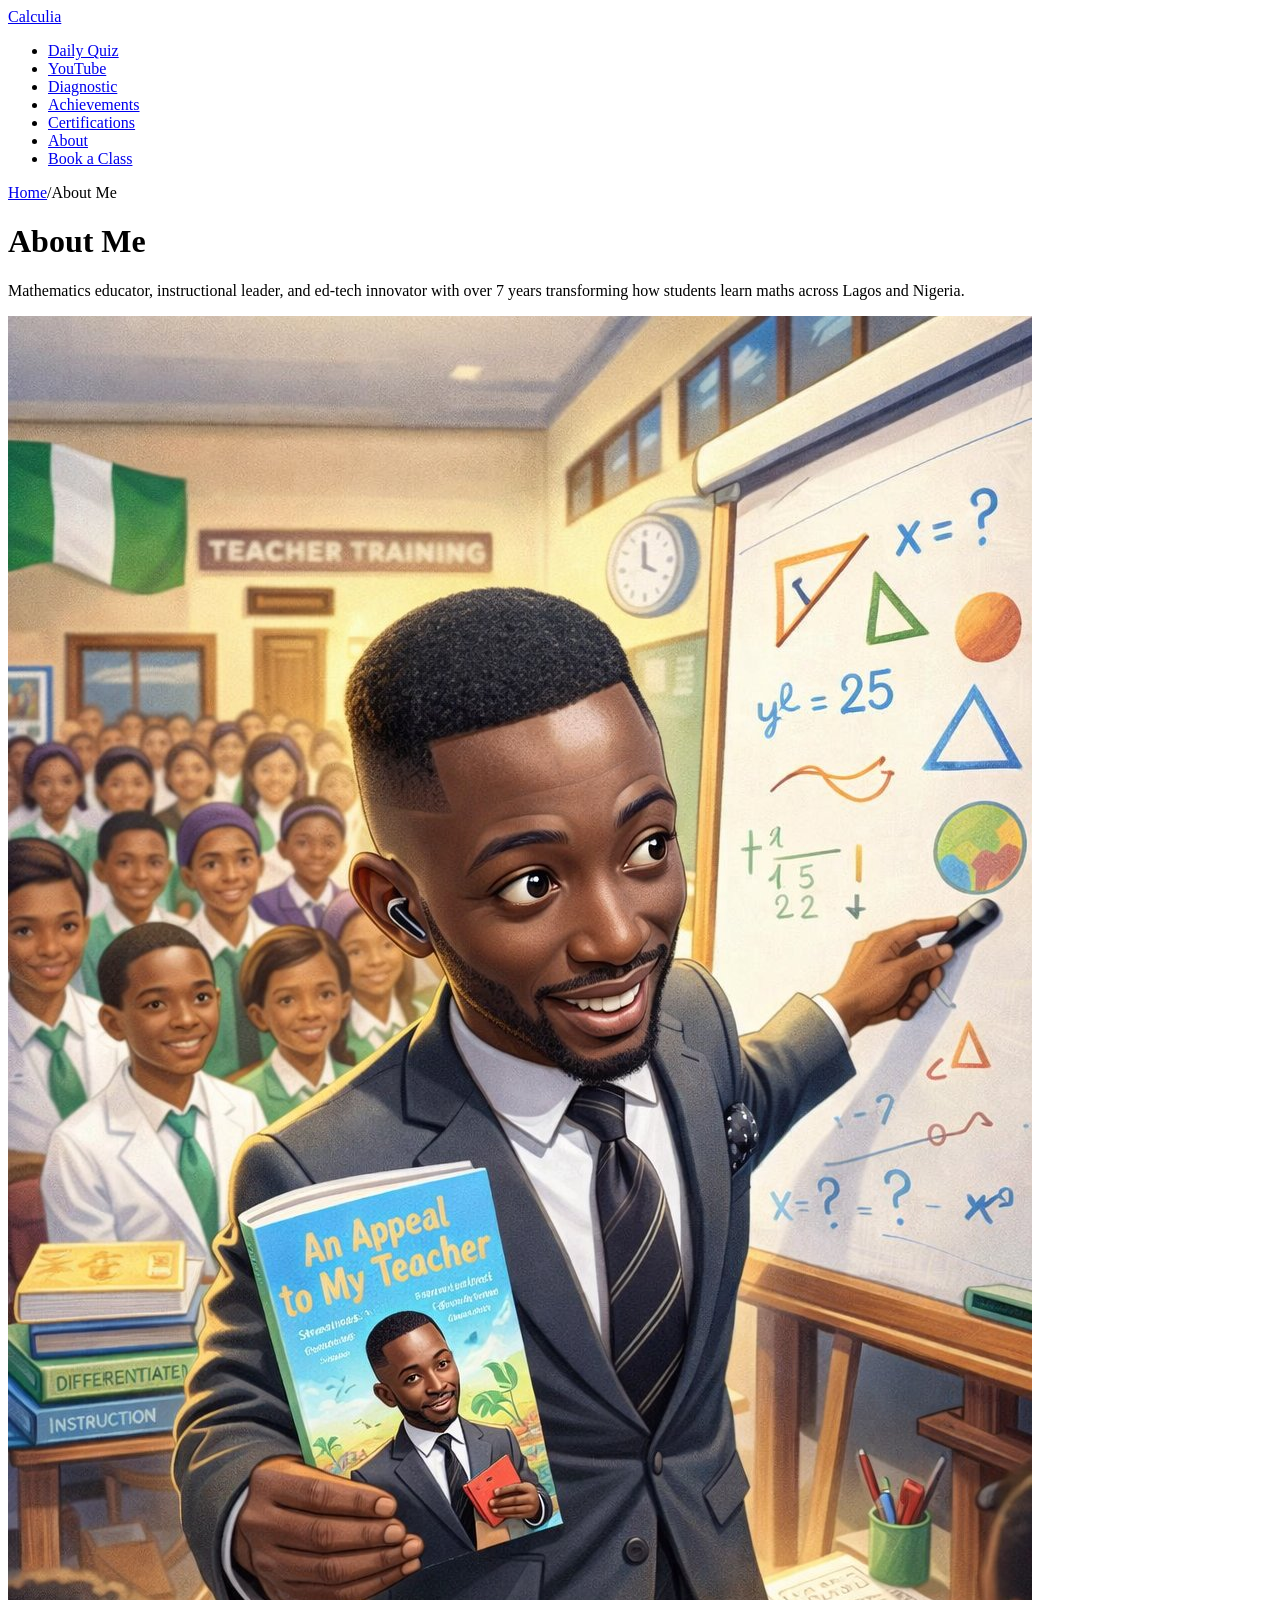
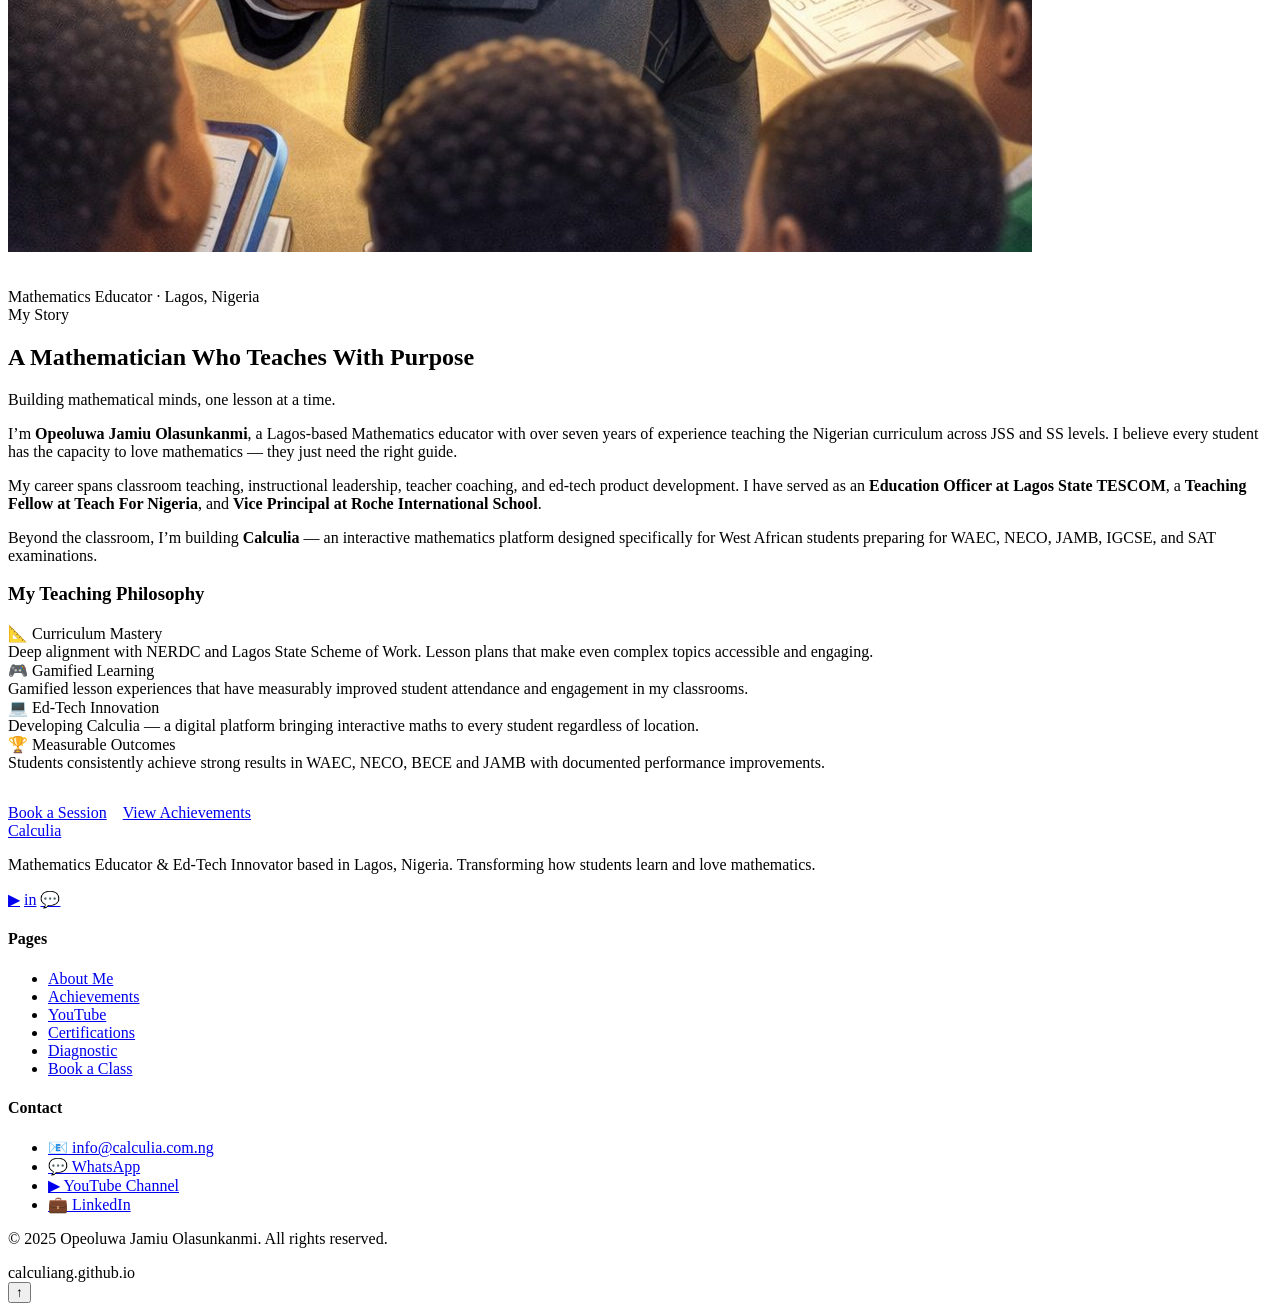
==== about.html @ 30c364bc "Update about.html" ====
<!DOCTYPE html>
<html lang="en">
<head>
<meta charset="UTF-8">
<meta name="viewport" content="width=device-width, initial-scale=1.0">
<title>About Me | Calculia &mdash; Opeoluwa Jamiu</title>
<meta name="description" content="Learn about Opeoluwa Jamiu — Lagos Mathematics Educator, TFN Fellow, Vice Principal, and Calculia Founder.">
<meta name="author" content="Opeoluwa Jamiu Olasunkanmi">
<meta property="og:type" content="website">
<meta property="og:url" content="https://calculiang.github.io/about.html">
<meta property="og:title" content="About Me | Calculia">
<meta property="og:description" content="Learn about Opeoluwa Jamiu — Lagos Mathematics Educator, TFN Fellow, Vice Principal, and Calculia Founder.">
<meta name="theme-color" content="#0a1628">
<link rel="icon" href="data:image/svg+xml,<svg xmlns='http://www.w3.org/2000/svg' viewBox='0 0 100 100'><rect width='100' height='100' rx='12' fill='%230a1628'/><text y='72' x='50' text-anchor='middle' font-size='60' font-family='serif' fill='%23c9a84c'>&#x2211;</text></svg>">
<link rel="stylesheet" href="style.css">
</head>
<body>
<div class="cursor" id="cursor"></div>
<div class="cursor-ring" id="cursorRing"></div>
<!-- NAV -->
<nav>
  <a href="index.html" class="nav-logo">Calculia</a>
  <ul class="nav-links" id="navLinks">
    <li><a href="daily-quiz.html">Daily Quiz</a></li>
    <li><a href="youtube.html">YouTube</a></li>
    <li><a href="diagnostic.html">Diagnostic</a></li>
    <li><a href="achievements.html">Achievements</a></li> 
    <li><a href="certifications.html" class='active'>Certifications</a></li>
    <li><a href="about.html">About</a></li>
    <li><a href="booking.html" class='nav-cta'>Book a Class</a></li>
  </ul>
  <div class="hamburger" onclick="toggleNav()"><span></span><span></span><span></span></div>
</nav>
<div class="page-banner">
  <div class="page-banner-grid"></div>
  <div class="page-banner-inner">
    <div class="breadcrumb"><a href="index.html">Home</a><span>/</span><span>About Me</span></div>
    <h1>About Me</h1>
    <p>Mathematics educator, instructional leader, and ed-tech innovator with over 7 years transforming how students learn maths across Lagos and Nigeria.</p>
  </div>
</div>

<section style="background:var(--navy);">
  <div class="about-grid">
    <div class="reveal">
      <img src="[data-uri]" alt="Opeoluwa Jamiu Olasunkanmi" class="about-photo">
      <div class="about-photo-badge" style="margin-top:2rem;position:relative;bottom:auto;left:auto;transform:none;display:inline-block;">
        <span>Mathematics Educator &middot; Lagos, Nigeria</span>
      </div>
    </div>
    <div class="about-text reveal rd1">
      <div class="section-label">My Story</div>
      <h2>A Mathematician Who Teaches With Purpose</h2>
      <p class="section-sub">Building mathematical minds, one lesson at a time.</p>
      <p>I&rsquo;m <strong>Opeoluwa Jamiu Olasunkanmi</strong>, a Lagos-based Mathematics educator with over seven years of experience teaching the Nigerian curriculum across JSS and SS levels. I believe every student has the capacity to love mathematics &mdash; they just need the right guide.</p>
      <p>My career spans classroom teaching, instructional leadership, teacher coaching, and ed-tech product development. I have served as an <strong>Education Officer at Lagos State TESCOM</strong>, a <strong>Teaching Fellow at Teach For Nigeria</strong>, and <strong>Vice Principal at Roche International School</strong>.</p>
      <p>Beyond the classroom, I&rsquo;m building <strong>Calculia</strong> &mdash; an interactive mathematics platform designed specifically for West African students preparing for WAEC, NECO, JAMB, IGCSE, and SAT examinations.</p>
      <h3>My Teaching Philosophy</h3>
      <div class="pillars">
        <div class="pillar"><div class="pillar-title">&#x1F4D0; Curriculum Mastery</div><div class="pillar-text">Deep alignment with NERDC and Lagos State Scheme of Work. Lesson plans that make even complex topics accessible and engaging.</div></div>
        <div class="pillar"><div class="pillar-title">&#x1F3AE; Gamified Learning</div><div class="pillar-text">Gamified lesson experiences that have measurably improved student attendance and engagement in my classrooms.</div></div>
        <div class="pillar"><div class="pillar-title">&#x1F4BB; Ed-Tech Innovation</div><div class="pillar-text">Developing Calculia &mdash; a digital platform bringing interactive maths to every student regardless of location.</div></div>
        <div class="pillar"><div class="pillar-title">&#x1F3C6; Measurable Outcomes</div><div class="pillar-text">Students consistently achieve strong results in WAEC, NECO, BECE and JAMB with documented performance improvements.</div></div>
      </div>
      <div style="margin-top:2rem;display:flex;gap:1rem;flex-wrap:wrap;">
        <a href="booking.html" class="btn-gold">Book a Session</a>
        <a href="achievements.html" class="btn-outline">View Achievements</a>
      </div>
    </div>
  </div>
</section>

<!-- FOOTER -->
<footer>
  <div class="footer-grid">
    <div class="footer-brand">
      <a href="index.html" class="logo">Calculia</a>
      <p>Mathematics Educator &amp; Ed-Tech Innovator based in Lagos, Nigeria. Transforming how students learn and love mathematics.</p>
      <div class="social-links">
        <a href="https://www.youtube.com/channel/UCdj-SJ9aTm0fqCdhB6cHcyw" target="_blank" class="social-link" title="YouTube">&#x25B6;</a>
        <a href="https://www.linkedin.com/in/opeoluwajamiu" target="_blank" class="social-link" title="LinkedIn">in</a>
        <a href="https://wa.me/+2348061128624" target="_blank" class="social-link" title="WhatsApp">&#x1F4AC;</a>
      </div>
    </div>
    <div class="footer-col">
      <h4>Pages</h4>
      <ul>
        <li><a href="about.html">About Me</a></li>
        <li><a href="achievements.html">Achievements</a></li>
        <li><a href="youtube.html">YouTube</a></li>
        <li><a href="certifications.html">Certifications</a></li>
        <li><a href="diagnostic.html">Diagnostic</a></li>
        <li><a href="booking.html">Book a Class</a></li>
      </ul>
    </div>
    <div class="footer-col">
      <h4>Contact</h4>
      <ul>
        <li><a href="mailto:info@calculia.com.ng">&#x1F4E7; info@calculia.com.ng</a></li>
        <li><a href="https://wa.me/+2348061128624" target="_blank">&#x1F4AC; WhatsApp</a></li>
        <li><a href="https://www.youtube.com/channel/UCdj-SJ9aTm0fqCdhB6cHcyw" target="_blank">&#x25B6; YouTube Channel</a></li>
        <li><a href="https://www.linkedin.com/in/opeoluwajamiu" target="_blank">&#x1F4BC; LinkedIn</a></li>
      </ul>
    </div>
  </div>
  <div class="footer-bottom">
    <p>&copy; 2025 Opeoluwa Jamiu Olasunkanmi. All rights reserved.</p>
    <span>calculiang.github.io</span>
  </div>
</footer>
<button id="scrollTop" onclick="window.scrollTo({top:0,behavior:'smooth'})" title="Back to top">&#x2191;</button>
<script>
const cur=document.getElementById('cursor'),ring=document.getElementById('cursorRing');
document.addEventListener('mousemove',e=>{
  cur.style.left=e.clientX+'px';cur.style.top=e.clientY+'px';
  setTimeout(()=>{ring.style.left=e.clientX+'px';ring.style.top=e.clientY+'px'},60);
});
document.querySelectorAll('a,button,.ach-card,.cert-card,.proj-card,.home-nav-card,.yt-playlist-card,.pillar').forEach(el=>{
  el.addEventListener('mouseenter',()=>{ring.style.width='52px';ring.style.height='52px';ring.style.opacity='.9'});
  el.addEventListener('mouseleave',()=>{ring.style.width='36px';ring.style.height='36px';ring.style.opacity='.5'});
});
const obs=new IntersectionObserver(entries=>entries.forEach(e=>{if(e.isIntersecting)e.target.classList.add('visible')}),{threshold:.1});
document.querySelectorAll('.reveal').forEach(el=>obs.observe(el));
window.addEventListener('scroll',()=>{
  const b=document.getElementById('scrollTop');
  b.style.opacity=window.scrollY>400?'1':'0';
  b.style.pointerEvents=window.scrollY>400?'auto':'none';
});
function toggleNav(){
  const nl=document.getElementById('navLinks');
  if(nl.style.display==='flex'){nl.style.cssText=''}
  else{nl.style.cssText='display:flex!important;flex-direction:column;position:fixed;top:62px;left:0;right:0;background:rgba(10,22,40,.98);padding:2rem;gap:1.5rem;border-bottom:1px solid rgba(201,168,76,.2);z-index:99;backdrop-filter:blur(12px)';
  nl.querySelectorAll('a').forEach(a=>{a.style.fontSize='1rem';a.addEventListener('click',()=>{nl.style.cssText=''})});}
}
</script>
</body>
</html>
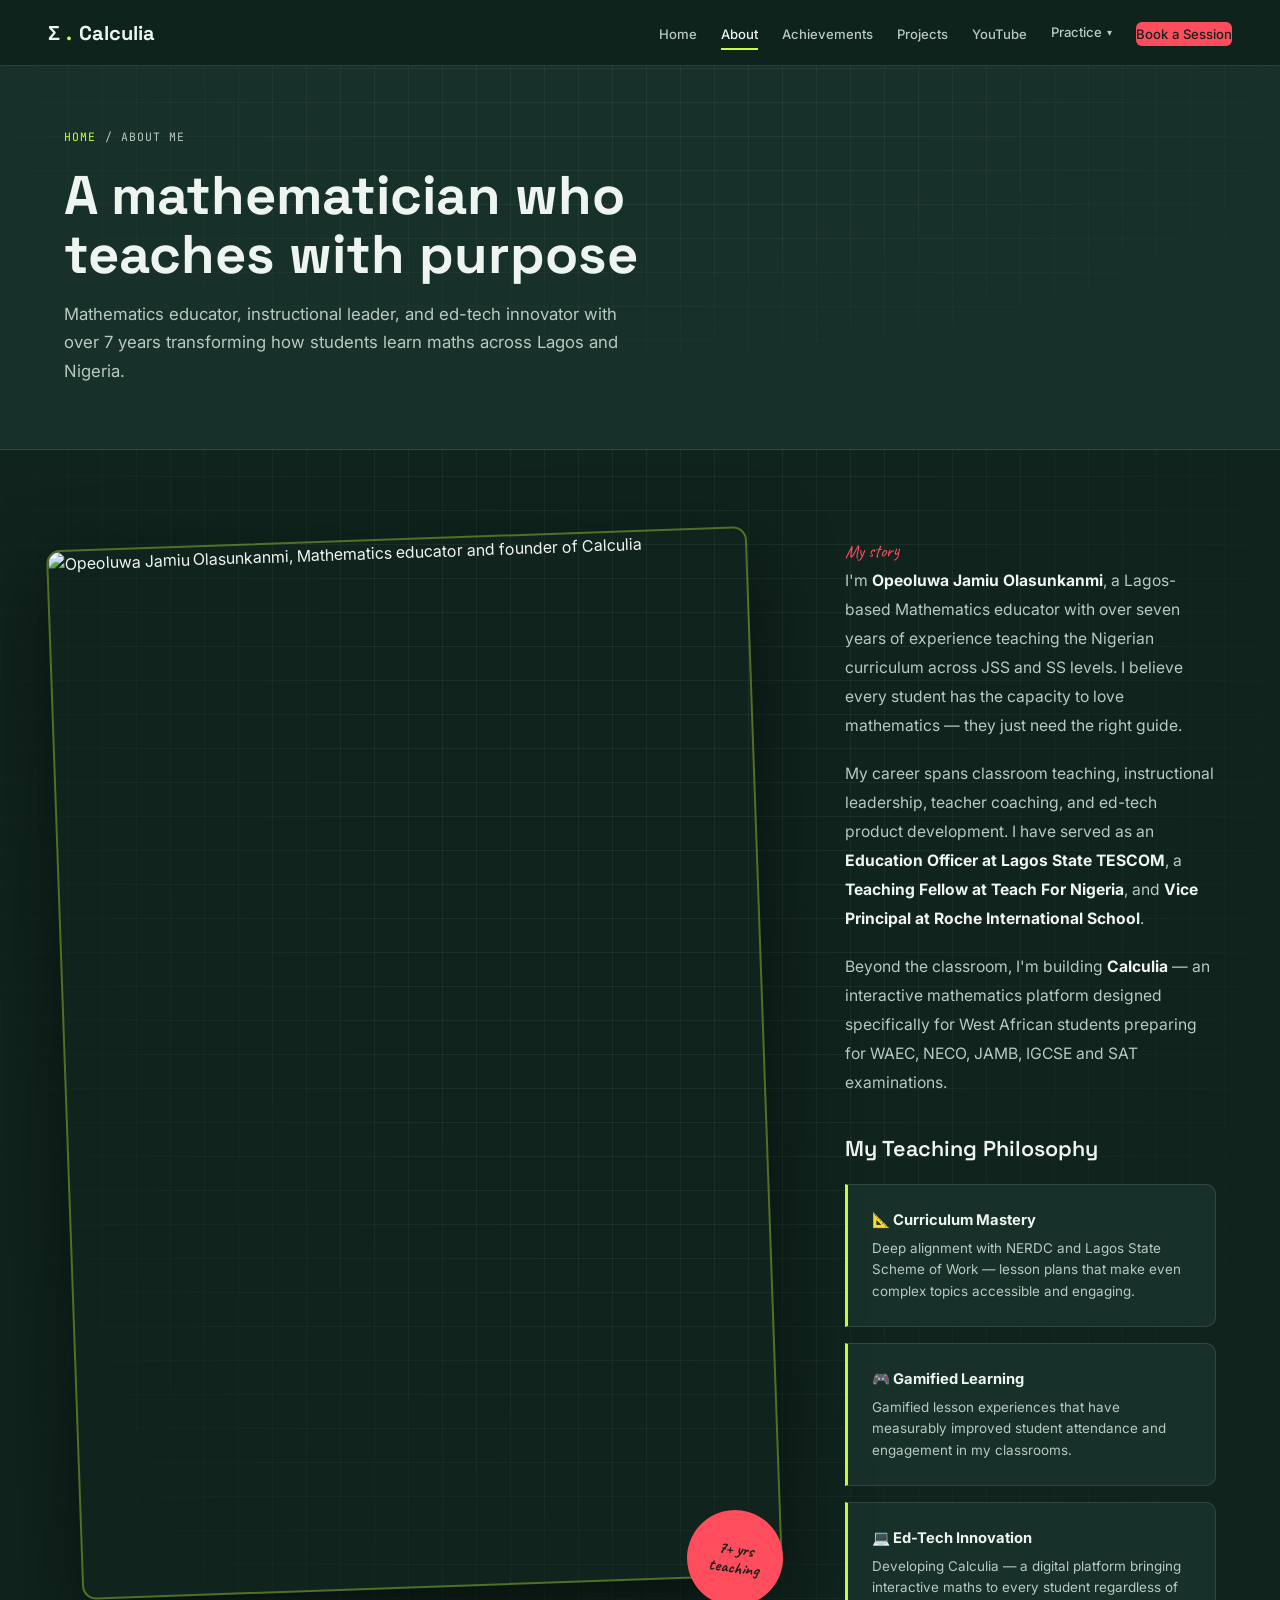
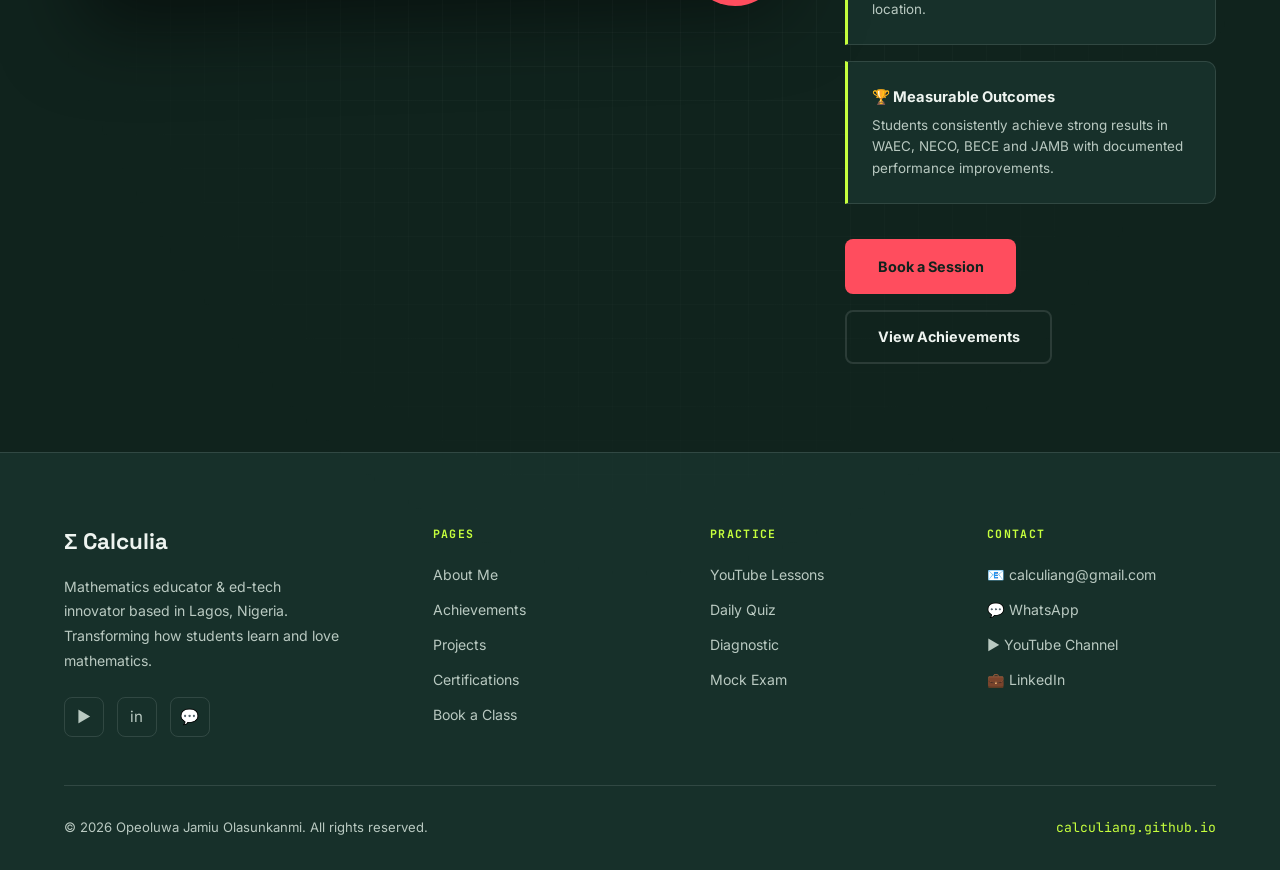
==== commit 9386fdf1: "Add files via upload" ====
--- a/about.html
+++ b/about.html
@@ -3,83 +3,104 @@
 <head>
 <meta charset="UTF-8">
 <meta name="viewport" content="width=device-width, initial-scale=1.0">
-<title>About Me | Calculia &mdash; Opeoluwa Jamiu</title>
-<meta name="description" content="Learn about Opeoluwa Jamiu — Lagos Mathematics Educator, TFN Fellow, Vice Principal, and Calculia Founder.">
-<meta name="author" content="Opeoluwa Jamiu Olasunkanmi">
-<meta property="og:type" content="website">
-<meta property="og:url" content="https://calculiang.github.io/about.html">
-<meta property="og:title" content="About Me | Calculia">
-<meta property="og:description" content="Learn about Opeoluwa Jamiu — Lagos Mathematics Educator, TFN Fellow, Vice Principal, and Calculia Founder.">
-<meta name="theme-color" content="#0a1628">
-<link rel="icon" href="data:image/svg+xml,<svg xmlns='http://www.w3.org/2000/svg' viewBox='0 0 100 100'><rect width='100' height='100' rx='12' fill='%230a1628'/><text y='72' x='50' text-anchor='middle' font-size='60' font-family='serif' fill='%23c9a84c'>&#x2211;</text></svg>">
+<title>About Me | Calculia — Opeoluwa Jamiu</title>
+<meta name="description" content="Meet Opeoluwa Jamiu Olasunkanmi — a Lagos-based Mathematics educator with 7+ years teaching the Nigerian curriculum, and founder of Calculia.">
+<link rel="canonical" href="https://calculiang.github.io/about.html">
 <link rel="stylesheet" href="style.css">
 </head>
-<body>
-<div class="cursor" id="cursor"></div>
-<div class="cursor-ring" id="cursorRing"></div>
-<!-- NAV -->
+<body class="grid-bg">
+
 <nav>
-  <a href="index.html" class="nav-logo">Calculia</a>
-  <ul class="nav-links" id="navLinks">
-    <li><a href="daily-quiz.html">Daily Quiz</a></li>
+  <a href="index.html" class="nav-logo">&Sigma;<span class="dot">.</span>Calculia</a>
+  <ul class="nav-links">
+    <li><a href="index.html">Home</a></li>
+    <li><a href="about.html">About</a></li>
+    <li><a href="achievements.html">Achievements</a></li>
+    <li><a href="projects.html">Projects</a></li>
     <li><a href="youtube.html">YouTube</a></li>
-    <li><a href="diagnostic.html">Diagnostic</a></li>
-    <li><a href="achievements.html">Achievements</a></li> 
-    <li><a href="certifications.html" class='active'>Certifications</a></li>
-    <li><a href="about.html">About</a></li>
-    <li><a href="booking.html" class='nav-cta'>Book a Class</a></li>
+    <li class="nav-dropdown">
+      <span>Practice</span>
+      <div class="dropdown-menu">
+        <a href="daily-quiz.html">🧠 Daily Quiz</a>
+        <a href="diagnostic.html">💡 Diagnostic</a>
+        <a href="mock.html">🎓 Mock Exam</a>
+        <a href="certifications.html">📜 Certifications</a>
+      </div>
+    </li>
+    <li><a href="booking.html" class="nav-cta">Book a Session</a></li>
   </ul>
-  <div class="hamburger" onclick="toggleNav()"><span></span><span></span><span></span></div>
+  <button class="hamburger" id="hamburger" aria-label="Toggle menu"><span></span><span></span><span></span></button>
 </nav>
-<div class="page-banner">
-  <div class="page-banner-grid"></div>
+<div class="mobile-menu" id="mobileMenu">
+  <a href="index.html">Home</a>
+  <a href="about.html">About</a>
+  <a href="achievements.html">Achievements</a>
+  <a href="certifications.html">Certifications</a>
+  <a href="projects.html">Projects</a>
+  <a href="youtube.html">YouTube</a>
+  <span class="sub-label">Practice</span>
+  <a href="daily-quiz.html">🧠 Daily Quiz</a>
+  <a href="diagnostic.html">💡 Diagnostic</a>
+  <a href="mock.html">🎓 Mock Exam</a>
+  <a href="booking.html" class="btn btn-primary nav-cta">Book a Session</a>
+</div>
+
+<div class="page-banner grid-bg">
   <div class="page-banner-inner">
-    <div class="breadcrumb"><a href="index.html">Home</a><span>/</span><span>About Me</span></div>
-    <h1>About Me</h1>
+    <div class="breadcrumb"><a href="index.html">Home</a> / About Me</div>
+    <h1>A mathematician who <span class="mark-underline">teaches with purpose</span></h1>
     <p>Mathematics educator, instructional leader, and ed-tech innovator with over 7 years transforming how students learn maths across Lagos and Nigeria.</p>
   </div>
 </div>
 
-<section style="background:var(--navy);">
+<section>
   <div class="about-grid">
-    <div class="reveal">
-      <img src="[data-uri]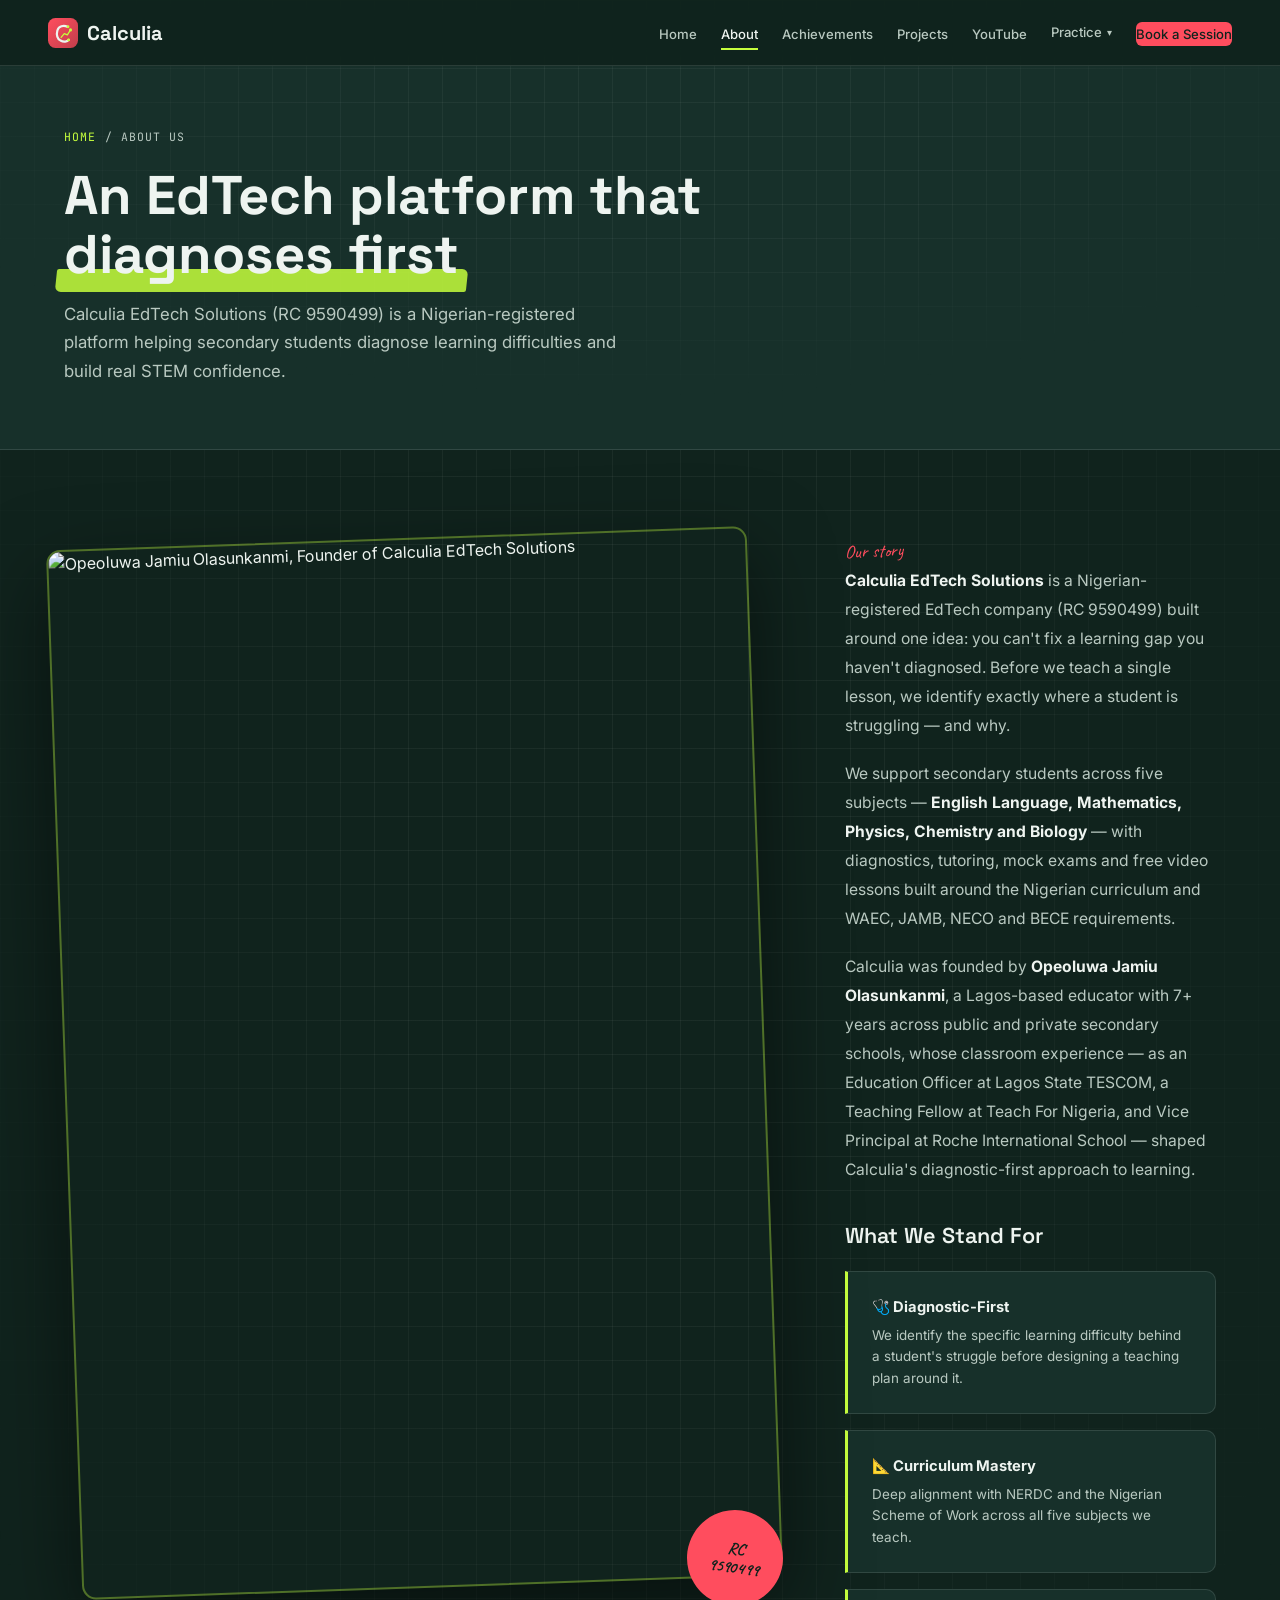
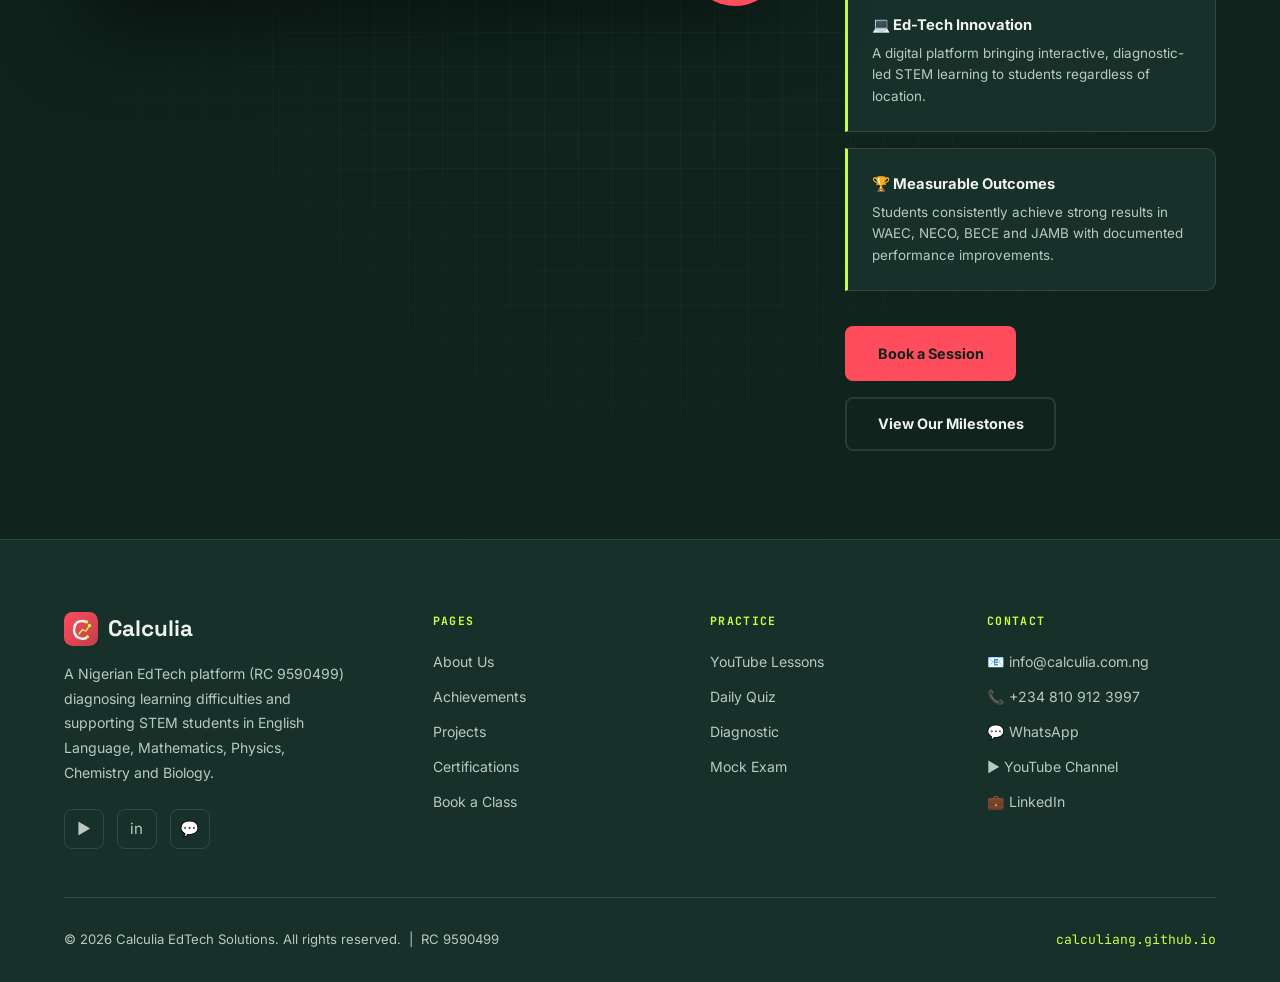
==== commit f28abb45: "Add files via upload" ====
--- a/about.html
+++ b/about.html
@@ -3,15 +3,22 @@
 <head>
 <meta charset="UTF-8">
 <meta name="viewport" content="width=device-width, initial-scale=1.0">
-<title>About Me | Calculia — Opeoluwa Jamiu</title>
-<meta name="description" content="Meet Opeoluwa Jamiu Olasunkanmi — a Lagos-based Mathematics educator with 7+ years teaching the Nigerian curriculum, and founder of Calculia.">
+<title>About Us | Calculia EdTech Solutions</title>
+<link rel="icon" type="image/svg+xml" href="data:image/svg+xml,<svg xmlns='http://www.w3.org/2000/svg' viewBox='0 0 96 96'><rect width='96' height='96' rx='22' fill='%23FF4D5E'/><path d='M 62 28 C 50 22 34 26 30 40 C 26 54 30 68 40 72 C 50 78 62 76 66 70' fill='none' stroke='%23EEF4F0' stroke-width='7' stroke-linecap='round'/><path d='M 42 62 L 52 50 L 62 54 L 72 38' fill='none' stroke='%23C6FF3D' stroke-width='4' stroke-linecap='round' stroke-linejoin='round'/><circle cx='72' cy='38' r='5' fill='%23C6FF3D'/><circle cx='64' cy='28' r='4.5' fill='%23C6FF3D'/><circle cx='66' cy='70' r='4.5' fill='%23C6FF3D'/></svg>">
+<meta name="description" content="Calculia EdTech Solutions (RC 9590499) is a Nigerian EdTech platform diagnosing learning difficulties and supporting STEM students in English Language, Mathematics, Physics, Chemistry and Biology.">
 <link rel="canonical" href="https://calculiang.github.io/about.html">
 <link rel="stylesheet" href="style.css">
 </head>
 <body class="grid-bg">
 
 <nav>
-  <a href="index.html" class="nav-logo">&Sigma;<span class="dot">.</span>Calculia</a>
+  <a href="index.html" class="nav-logo"><svg class="brand-mark" viewBox="0 0 96 96" width="30" height="30" xmlns="http://www.w3.org/2000/svg" aria-hidden="true">
+      <defs><linearGradient id="navMark" x1="0%" y1="0%" x2="100%" y2="100%"><stop offset="0%" stop-color="#FF4D5E"/><stop offset="100%" stop-color="#C23E4B"/></linearGradient></defs>
+      <rect width="96" height="96" rx="24" fill="url(#navMark)"/>
+      <path d="M 62 28 C 50 22 34 26 30 40 C 26 54 30 68 40 72 C 50 78 62 76 66 70" fill="none" stroke="#EEF4F0" stroke-width="7" stroke-linecap="round"/>
+      <path d="M 42 62 L 52 50 L 62 54 L 72 38" fill="none" stroke="#C6FF3D" stroke-width="4" stroke-linecap="round" stroke-linejoin="round"/>
+      <circle cx="72" cy="38" r="5" fill="#C6FF3D"/><circle cx="64" cy="28" r="4.5" fill="#C6FF3D"/><circle cx="66" cy="70" r="4.5" fill="#C6FF3D"/>
+    </svg>Calculia</a>
   <ul class="nav-links">
     <li><a href="index.html">Home</a></li>
     <li><a href="about.html">About</a></li>
@@ -47,37 +54,37 @@
 
 <div class="page-banner grid-bg">
   <div class="page-banner-inner">
-    <div class="breadcrumb"><a href="index.html">Home</a> / About Me</div>
-    <h1>A mathematician who <span class="mark-underline">teaches with purpose</span></h1>
-    <p>Mathematics educator, instructional leader, and ed-tech innovator with over 7 years transforming how students learn maths across Lagos and Nigeria.</p>
+    <div class="breadcrumb"><a href="index.html">Home</a> / About Us</div>
+    <h1>An EdTech platform that <span class="mark-underline">diagnoses first</span></h1>
+    <p>Calculia EdTech Solutions (RC 9590499) is a Nigerian-registered platform helping secondary students diagnose learning difficulties and build real STEM confidence.</p>
   </div>
 </div>
 
 <section>
   <div class="about-grid">
     <div class="about-photo-wrap reveal">
-      <img class="about-photo" src="about-photo.jpg" alt="Opeoluwa Jamiu Olasunkanmi, Mathematics educator and founder of Calculia" width="700" height="1050" loading="lazy">
-      <div class="about-photo-badge"><span>7+ yrs<br>teaching</span></div>
+      <img class="about-photo" src="about-photo.jpg" alt="Opeoluwa Jamiu Olasunkanmi, Founder of Calculia EdTech Solutions" width="700" height="1050" loading="lazy">
+      <div class="about-photo-badge"><span>RC<br>9590499</span></div>
     </div>
     <div class="about-text reveal rd1">
-      <span class="pen-note">My story</span>
-      <p>I'm <strong>Opeoluwa Jamiu Olasunkanmi</strong>, a Lagos-based Mathematics educator with over seven years of experience teaching the Nigerian curriculum across JSS and SS levels. I believe every student has the capacity to love mathematics — they just need the right guide.</p>
-      <p>My career spans classroom teaching, instructional leadership, teacher coaching, and ed-tech product development. I have served as an <strong>Education Officer at Lagos State TESCOM</strong>, a <strong>Teaching Fellow at Teach For Nigeria</strong>, and <strong>Vice Principal at Roche International School</strong>.</p>
-      <p>Beyond the classroom, I'm building <strong>Calculia</strong> — an interactive mathematics platform designed specifically for West African students preparing for WAEC, NECO, JAMB, IGCSE and SAT examinations.</p>
+      <span class="pen-note">Our story</span>
+      <p><strong>Calculia EdTech Solutions</strong> is a Nigerian-registered EdTech company (RC 9590499) built around one idea: you can't fix a learning gap you haven't diagnosed. Before we teach a single lesson, we identify exactly where a student is struggling — and why.</p>
+      <p>We support secondary students across five subjects — <strong>English Language, Mathematics, Physics, Chemistry and Biology</strong> — with diagnostics, tutoring, mock exams and free video lessons built around the Nigerian curriculum and WAEC, JAMB, NECO and BECE requirements.</p>
+      <p>Calculia was founded by <strong>Opeoluwa Jamiu Olasunkanmi</strong>, a Lagos-based educator with 7+ years across public and private secondary schools, whose classroom experience — as an Education Officer at Lagos State TESCOM, a Teaching Fellow at Teach For Nigeria, and Vice Principal at Roche International School — shaped Calculia's diagnostic-first approach to learning.</p>
 
-      <h3>My Teaching Philosophy</h3>
+      <h3>What We Stand For</h3>
       <div class="pillars">
         <div class="pillar">
-          <div class="pillar-title">📐 Curriculum Mastery</div>
-          <div class="pillar-text">Deep alignment with NERDC and Lagos State Scheme of Work — lesson plans that make even complex topics accessible and engaging.</div>
+          <div class="pillar-title">🩺 Diagnostic-First</div>
+          <div class="pillar-text">We identify the specific learning difficulty behind a student's struggle before designing a teaching plan around it.</div>
         </div>
         <div class="pillar">
-          <div class="pillar-title">🎮 Gamified Learning</div>
-          <div class="pillar-text">Gamified lesson experiences that have measurably improved student attendance and engagement in my classrooms.</div>
+          <div class="pillar-title">📐 Curriculum Mastery</div>
+          <div class="pillar-text">Deep alignment with NERDC and the Nigerian Scheme of Work across all five subjects we teach.</div>
         </div>
         <div class="pillar">
           <div class="pillar-title">💻 Ed-Tech Innovation</div>
-          <div class="pillar-text">Developing Calculia — a digital platform bringing interactive maths to every student regardless of location.</div>
+          <div class="pillar-text">A digital platform bringing interactive, diagnostic-led STEM learning to students regardless of location.</div>
         </div>
         <div class="pillar">
           <div class="pillar-title">🏆 Measurable Outcomes</div>
@@ -86,7 +93,7 @@
       </div>
       <div class="hero-actions" style="margin-top:2.2rem;">
         <a href="booking.html" class="btn btn-primary">Book a Session</a>
-        <a href="achievements.html" class="btn btn-outline">View Achievements</a>
+        <a href="achievements.html" class="btn btn-outline">View Our Milestones</a>
       </div>
     </div>
   </div>
@@ -95,18 +102,24 @@
 <footer>
   <div class="footer-grid footer-grid-4">
     <div class="footer-brand">
-      <a href="index.html" class="logo">&Sigma; Calculia</a>
-      <p>Mathematics educator &amp; ed-tech innovator based in Lagos, Nigeria. Transforming how students learn and love mathematics.</p>
+      <a href="index.html" class="logo"><svg class="brand-mark" viewBox="0 0 96 96" width="34" height="34" xmlns="http://www.w3.org/2000/svg" aria-hidden="true">
+        <defs><linearGradient id="footMark" x1="0%" y1="0%" x2="100%" y2="100%"><stop offset="0%" stop-color="#FF4D5E"/><stop offset="100%" stop-color="#C23E4B"/></linearGradient></defs>
+        <rect width="96" height="96" rx="24" fill="url(#footMark)"/>
+        <path d="M 62 28 C 50 22 34 26 30 40 C 26 54 30 68 40 72 C 50 78 62 76 66 70" fill="none" stroke="#EEF4F0" stroke-width="7" stroke-linecap="round"/>
+        <path d="M 42 62 L 52 50 L 62 54 L 72 38" fill="none" stroke="#C6FF3D" stroke-width="4" stroke-linecap="round" stroke-linejoin="round"/>
+        <circle cx="72" cy="38" r="5" fill="#C6FF3D"/><circle cx="64" cy="28" r="4.5" fill="#C6FF3D"/><circle cx="66" cy="70" r="4.5" fill="#C6FF3D"/>
+      </svg>Calculia</a>
+      <p>A Nigerian EdTech platform (RC 9590499) diagnosing learning difficulties and supporting STEM students in English Language, Mathematics, Physics, Chemistry and Biology.</p>
       <div class="social-links">
         <a class="social-link" href="https://www.youtube.com/channel/UCdj-SJ9aTm0fqCdhB6cHcyw" aria-label="YouTube" target="_blank" rel="noopener">▶</a>
         <a class="social-link" href="https://www.linkedin.com/in/opeoluwajamiu" aria-label="LinkedIn" target="_blank" rel="noopener">in</a>
-        <a class="social-link" href="https://wa.me/2348061128624" aria-label="WhatsApp" target="_blank" rel="noopener">💬</a>
+        <a class="social-link" href="https://wa.me/2348109123997" aria-label="WhatsApp" target="_blank" rel="noopener">💬</a>
       </div>
     </div>
     <div class="footer-col">
       <h4>Pages</h4>
       <ul>
-        <li><a href="about.html">About Me</a></li>
+        <li><a href="about.html">About Us</a></li>
         <li><a href="achievements.html">Achievements</a></li>
         <li><a href="projects.html">Projects</a></li>
         <li><a href="certifications.html">Certifications</a></li>
@@ -125,15 +138,16 @@
     <div class="footer-col">
       <h4>Contact</h4>
       <ul>
-        <li><a href="mailto:calculiang@gmail.com">📧 calculiang@gmail.com</a></li>
-        <li><a href="https://wa.me/2348061128624" target="_blank" rel="noopener">💬 WhatsApp</a></li>
+        <li><a href="mailto:info@calculia.com.ng">📧 info@calculia.com.ng</a></li>
+        <li><a href="tel:+2348109123997">📞 +234 810 912 3997</a></li>
+        <li><a href="https://wa.me/2348109123997" target="_blank" rel="noopener">💬 WhatsApp</a></li>
         <li><a href="https://www.youtube.com/channel/UCdj-SJ9aTm0fqCdhB6cHcyw" target="_blank" rel="noopener">▶ YouTube Channel</a></li>
         <li><a href="https://www.linkedin.com/in/opeoluwajamiu" target="_blank" rel="noopener">💼 LinkedIn</a></li>
       </ul>
     </div>
   </div>
   <div class="footer-bottom">
-    <p>&copy; 2026 Opeoluwa Jamiu Olasunkanmi. All rights reserved.</p>
+    <p>&copy; 2026 Calculia EdTech Solutions. All rights reserved. &nbsp;|&nbsp; RC 9590499</p>
     <span>calculiang.github.io</span>
   </div>
 </footer>
--- a/style.css
+++ b/style.css
@@ -65,8 +65,8 @@
   backdrop-filter:blur(10px);
   border-bottom:1px solid var(--border);
 }
-.nav-logo { font-family:var(--f-display); font-size:1.25rem; font-weight:700; color:var(--chalk); display:flex; align-items:center; gap:.4rem; }
-.nav-logo .dot { color:var(--lime); }
+.nav-logo { font-family:var(--f-display); font-size:1.25rem; font-weight:700; color:var(--chalk); display:flex; align-items:center; gap:.55rem; }
+.nav-logo .brand-mark { flex-shrink:0; display:block; }
 .nav-links { display:flex; gap:1.5rem; list-style:none; align-items:center; }
 .nav-links a { color:var(--chalk-dim); font-size:.82rem; font-weight:500; transition:color var(--transition); padding:.25rem 0; position:relative; }
 .nav-links a::after { content:''; position:absolute; left:0; bottom:-4px; width:0; height:2px; background:var(--lime); transition:width var(--transition); }
@@ -109,19 +109,24 @@
 h2 { font-family:var(--f-display); font-size:clamp(1.9rem,3.5vw,2.7rem); font-weight:700; color:var(--chalk); margin-bottom:.6rem; line-height:1.15; }
 .section-sub { color:var(--chalk-dim); font-size:1rem; max-width:620px; line-height:1.75; margin-bottom:3rem; }
 
-/* ── HAND-MARKED ANNOTATIONS (signature element) ── */
+/* ── HAND-MARKED ANNOTATIONS (signature element) ──
+   Visible by default (no JS dependency for content to appear).
+   When script.js confirms it's running, it adds .reveal-ready to <body>,
+   which lets these start hidden and animate in via .marked / .visible. */
 .mark-underline { position:relative; white-space:nowrap; }
 .mark-underline::after {
   content:''; position:absolute; left:-2%; right:-2%; bottom:-.05em; height:.42em;
   background:var(--lime); opacity:.85; z-index:-1; border-radius:2px 6px 2px 6px;
-  transform:skewX(-6deg) scaleX(0); transform-origin:left; transition:transform .6s ease .2s;
-}
-.reveal.visible .mark-underline::after { transform:skewX(-6deg) scaleX(1); }
+  transform:skewX(-6deg) scaleX(1); transform-origin:left; transition:transform .6s ease .2s;
+}
+body.reveal-ready .mark-underline:not(.marked)::after { transform:skewX(-6deg) scaleX(0); }
+.mark-underline.marked::after, .reveal.visible .mark-underline::after { transform:skewX(-6deg) scaleX(1); }
 
 .mark-circle { position:relative; display:inline-block; }
 .mark-circle svg { position:absolute; left:-14%; top:-22%; width:128%; height:150%; overflow:visible; pointer-events:none; }
-.mark-circle svg path { fill:none; stroke:var(--coral); stroke-width:3; stroke-linecap:round; stroke-dasharray:340; stroke-dashoffset:340; transition:stroke-dashoffset 1s ease .3s; }
-.reveal.visible .mark-circle svg path { stroke-dashoffset:0; }
+.mark-circle svg path { fill:none; stroke:var(--coral); stroke-width:3; stroke-linecap:round; stroke-dasharray:340; stroke-dashoffset:0; transition:stroke-dashoffset 1s ease .3s; }
+body.reveal-ready .mark-circle:not(.marked) svg path { stroke-dashoffset:340; }
+.mark-circle.marked svg path, .reveal.visible .mark-circle svg path { stroke-dashoffset:0; }
 
 .pen-note { font-family:var(--f-mark); color:var(--coral); font-size:1.15rem; transform:rotate(-2deg); display:inline-block; }
 .tick { color:var(--lime); font-weight:700; }
@@ -141,8 +146,14 @@
 .tags { display:flex; flex-wrap:wrap; gap:.45rem; margin-top:.8rem; }
 .tag { padding:.28rem .7rem; background:rgba(198,255,61,.08); border:1px solid var(--border-lime); border-radius:5px; font-size:.7rem; color:var(--lime); font-family:var(--f-mono); }
 
-/* ── REVEAL ANIMATIONS ── */
-.reveal { opacity:0; transform:translateY(26px); transition:opacity .7s ease, transform .7s ease; }
+/* ── REVEAL ANIMATIONS ──
+   IMPORTANT: content must never depend on JS to be visible. Default state
+   is fully visible; body.reveal-ready (added by script.js on load) is what
+   opts elements into the hidden-then-fade-in treatment. If script.js ever
+   fails to load or run, .reveal content simply has no entrance animation
+   instead of being permanently invisible. */
+.reveal { opacity:1; transform:none; }
+body.reveal-ready .reveal:not(.visible) { opacity:0; transform:translateY(26px); transition:opacity .7s ease, transform .7s ease; }
 .reveal.visible { opacity:1; transform:none; }
 .rd1 { transition-delay:.1s; } .rd2 { transition-delay:.2s; } .rd3 { transition-delay:.3s; }
 
@@ -150,7 +161,8 @@
 footer { background:var(--blackboard-mid); border-top:1px solid var(--border); padding:4.5rem 4rem 2rem; }
 .footer-grid { display:grid; grid-template-columns:1.5fr 1fr 1fr; gap:4rem; margin-bottom:3rem; }
 .footer-grid-4 { grid-template-columns:1.4fr 1fr 1fr 1fr; gap:3rem; }
-.footer-brand .logo { font-family:var(--f-display); font-size:1.4rem; font-weight:700; color:var(--chalk); margin-bottom:1rem; display:block; }
+.footer-brand .logo { font-family:var(--f-display); font-size:1.4rem; font-weight:700; color:var(--chalk); margin-bottom:1rem; display:flex; align-items:center; gap:.6rem; }
+.footer-brand .logo .brand-mark { flex-shrink:0; display:block; }
 .footer-brand p { font-size:.88rem; color:var(--chalk-dim); line-height:1.75; max-width:280px; }
 .footer-col h4 { font-family:var(--f-mono); font-size:.72rem; color:var(--lime); letter-spacing:.12em; text-transform:uppercase; margin-bottom:1.2rem; }
 .footer-col ul { display:flex; flex-direction:column; gap:.7rem; }
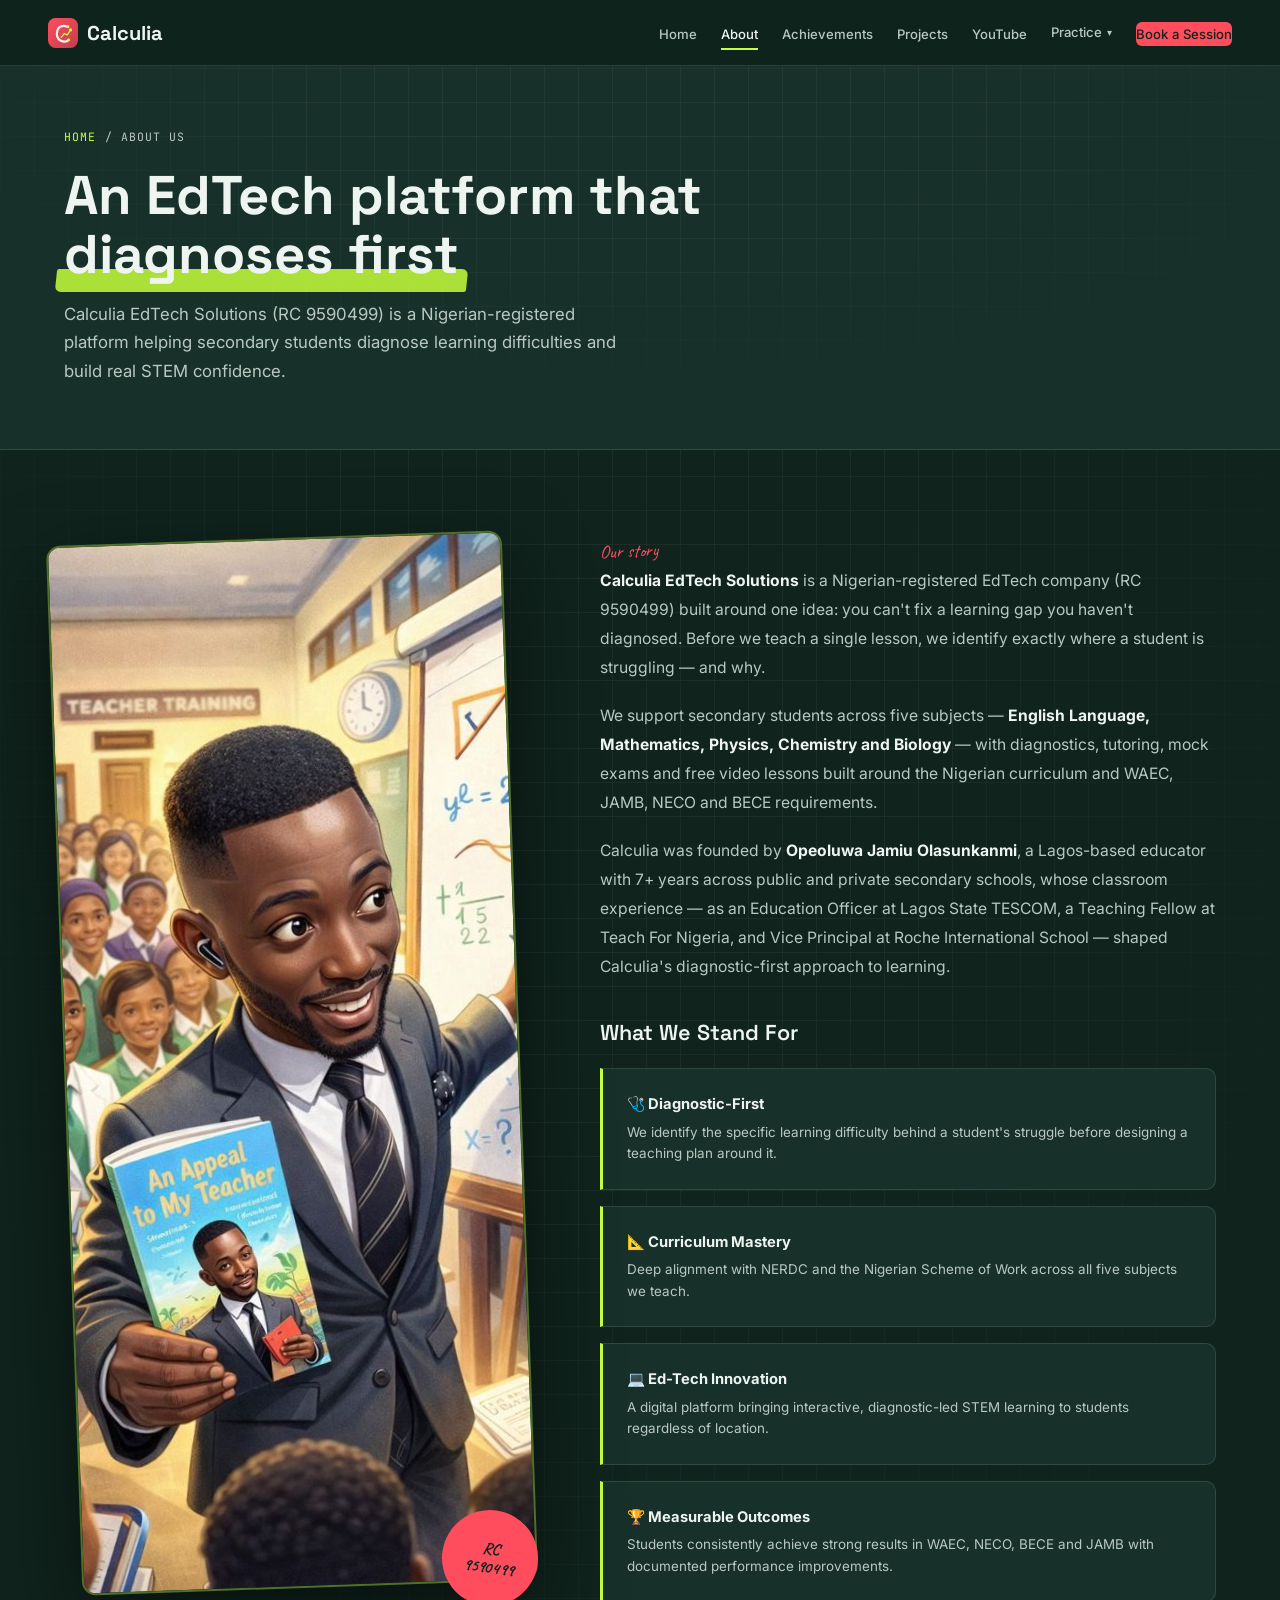
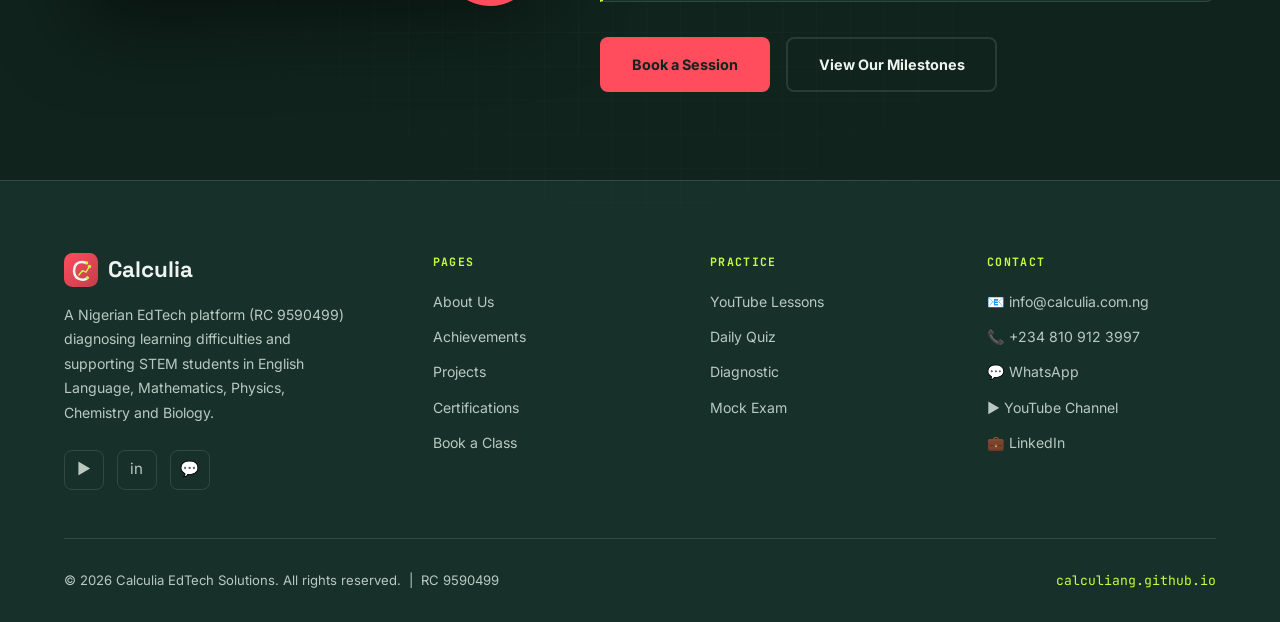
==== commit 0c02d685: "Update about.html" ====
--- a/about.html
+++ b/about.html
@@ -112,7 +112,7 @@
       <p>A Nigerian EdTech platform (RC 9590499) diagnosing learning difficulties and supporting STEM students in English Language, Mathematics, Physics, Chemistry and Biology.</p>
       <div class="social-links">
         <a class="social-link" href="https://www.youtube.com/channel/UCdj-SJ9aTm0fqCdhB6cHcyw" aria-label="YouTube" target="_blank" rel="noopener">▶</a>
-        <a class="social-link" href="https://www.linkedin.com/in/opeoluwajamiu" aria-label="LinkedIn" target="_blank" rel="noopener">in</a>
+        <a class="social-link" href="https://www.linkedin.com/company/calculia" aria-label="LinkedIn" target="_blank" rel="noopener">in</a>
         <a class="social-link" href="https://wa.me/2348109123997" aria-label="WhatsApp" target="_blank" rel="noopener">💬</a>
       </div>
     </div>
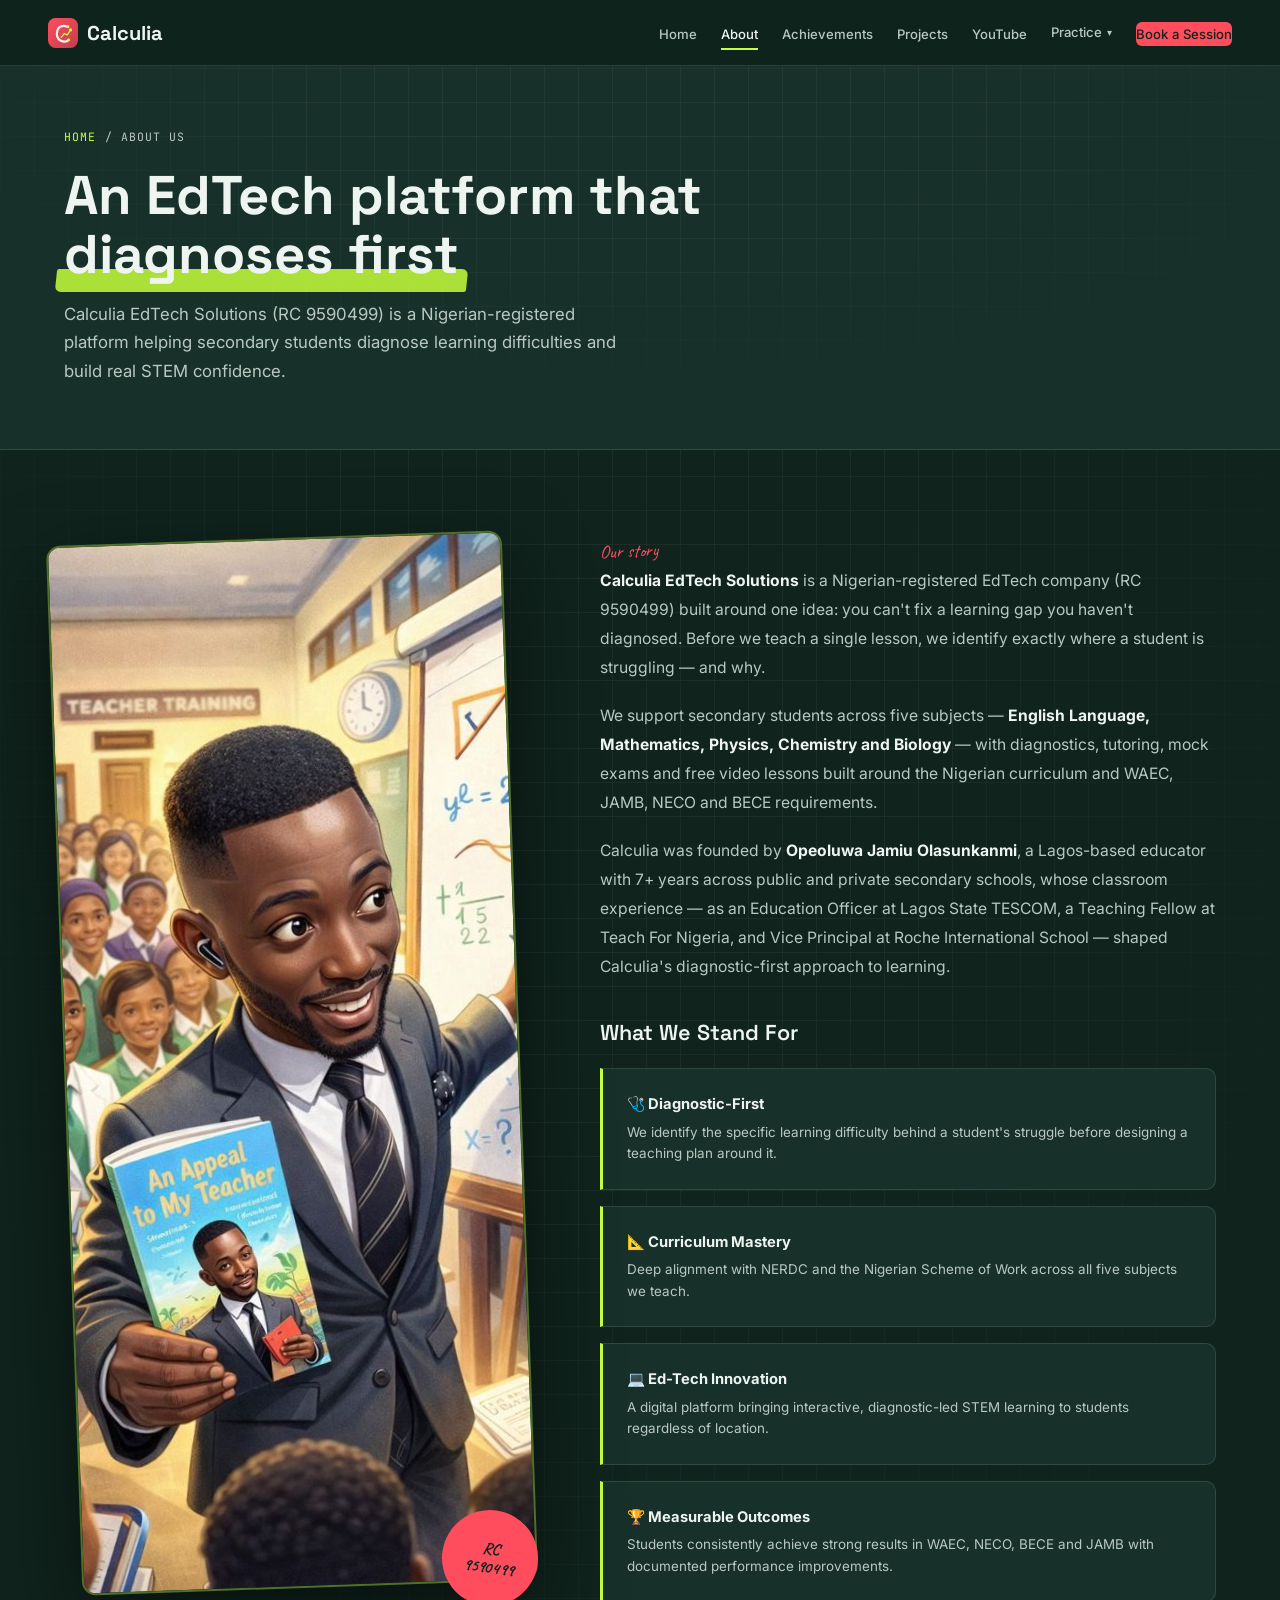
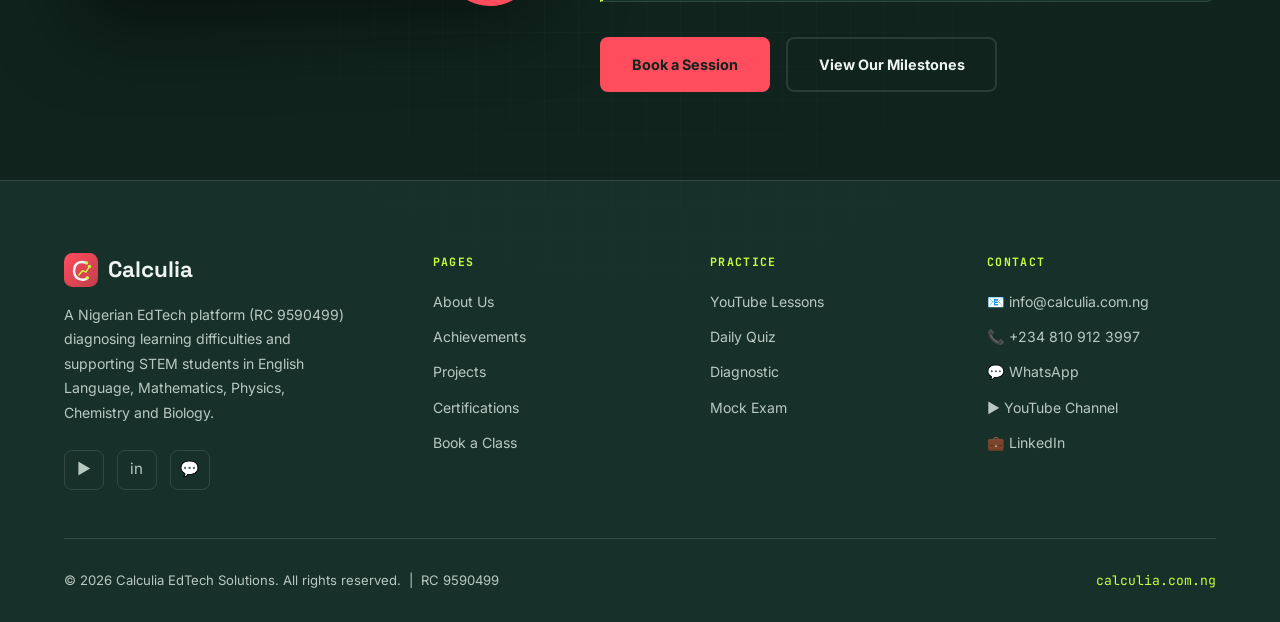
==== commit 4aa69f81: "Update about.html" ====
--- a/about.html
+++ b/about.html
@@ -148,7 +148,7 @@
   </div>
   <div class="footer-bottom">
     <p>&copy; 2026 Calculia EdTech Solutions. All rights reserved. &nbsp;|&nbsp; RC 9590499</p>
-    <span>calculiang.github.io</span>
+    <span>calculia.com.ng</span>
   </div>
 </footer>
 
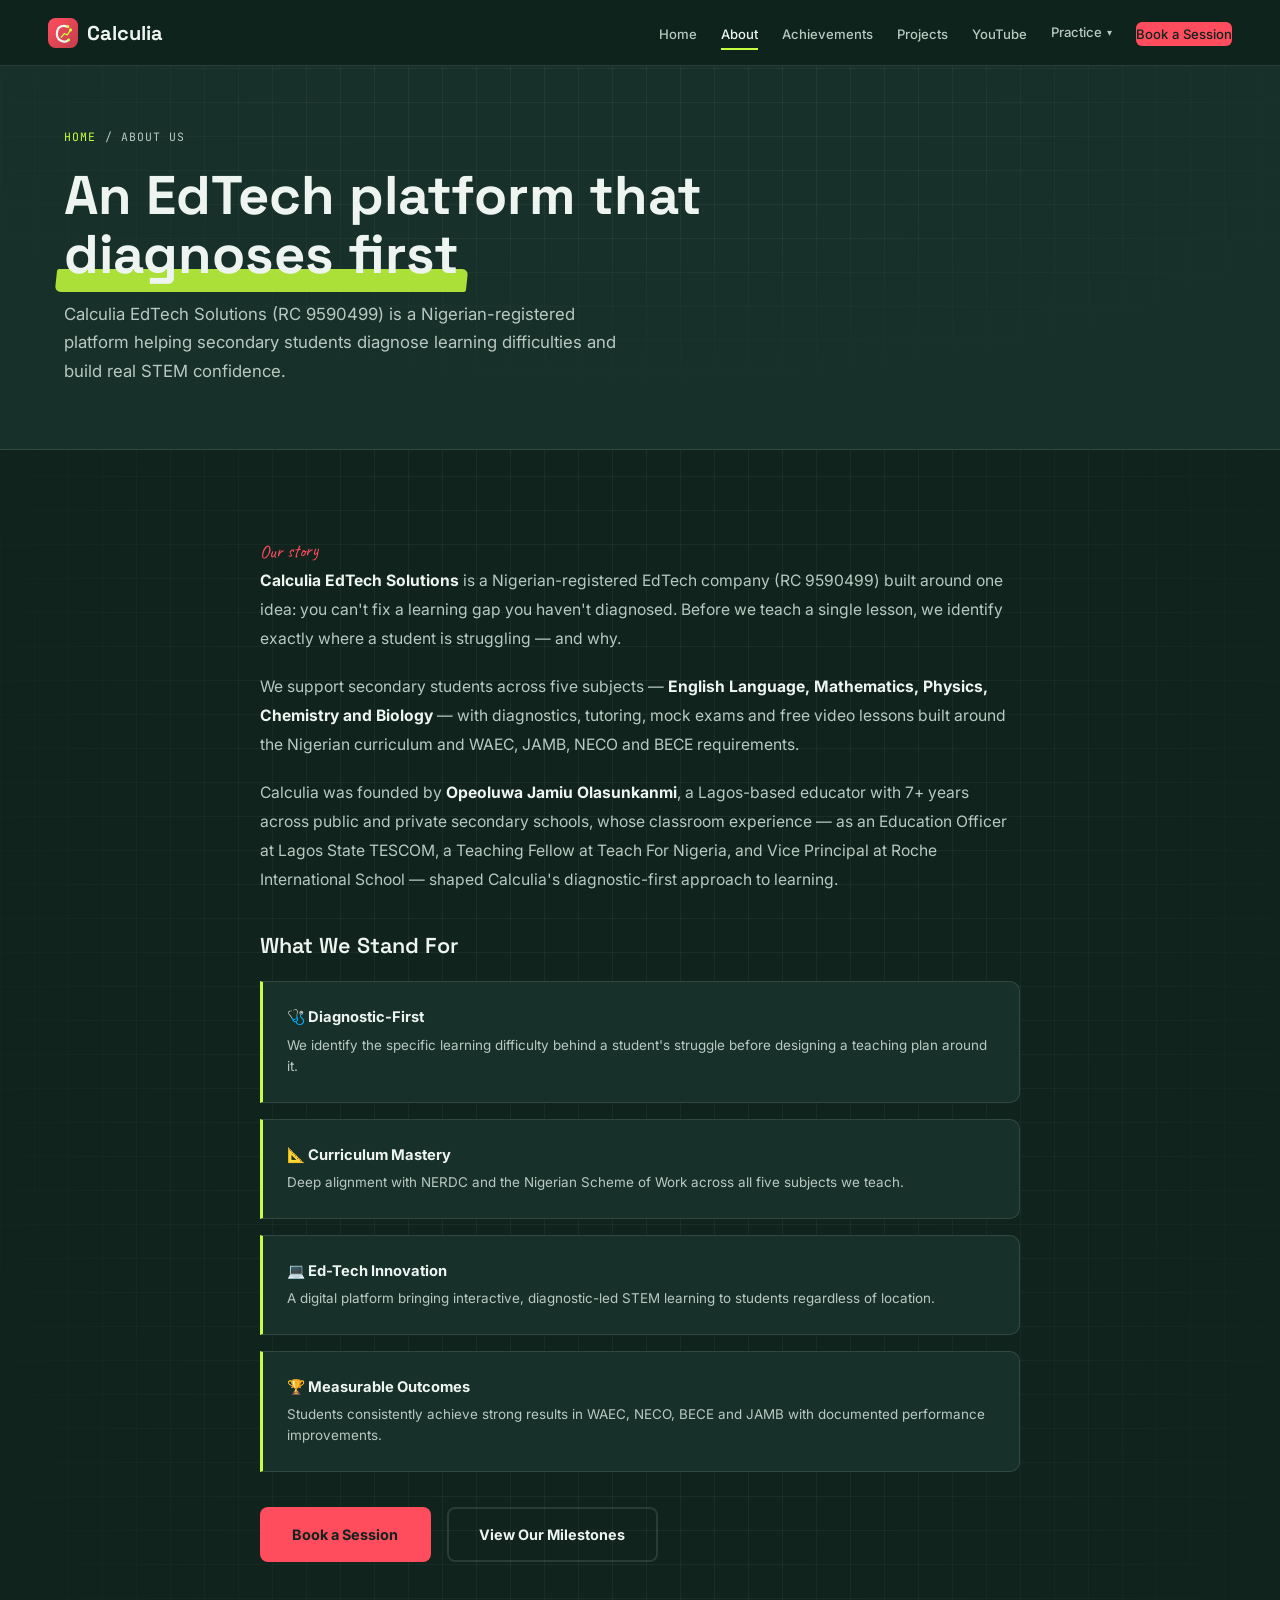
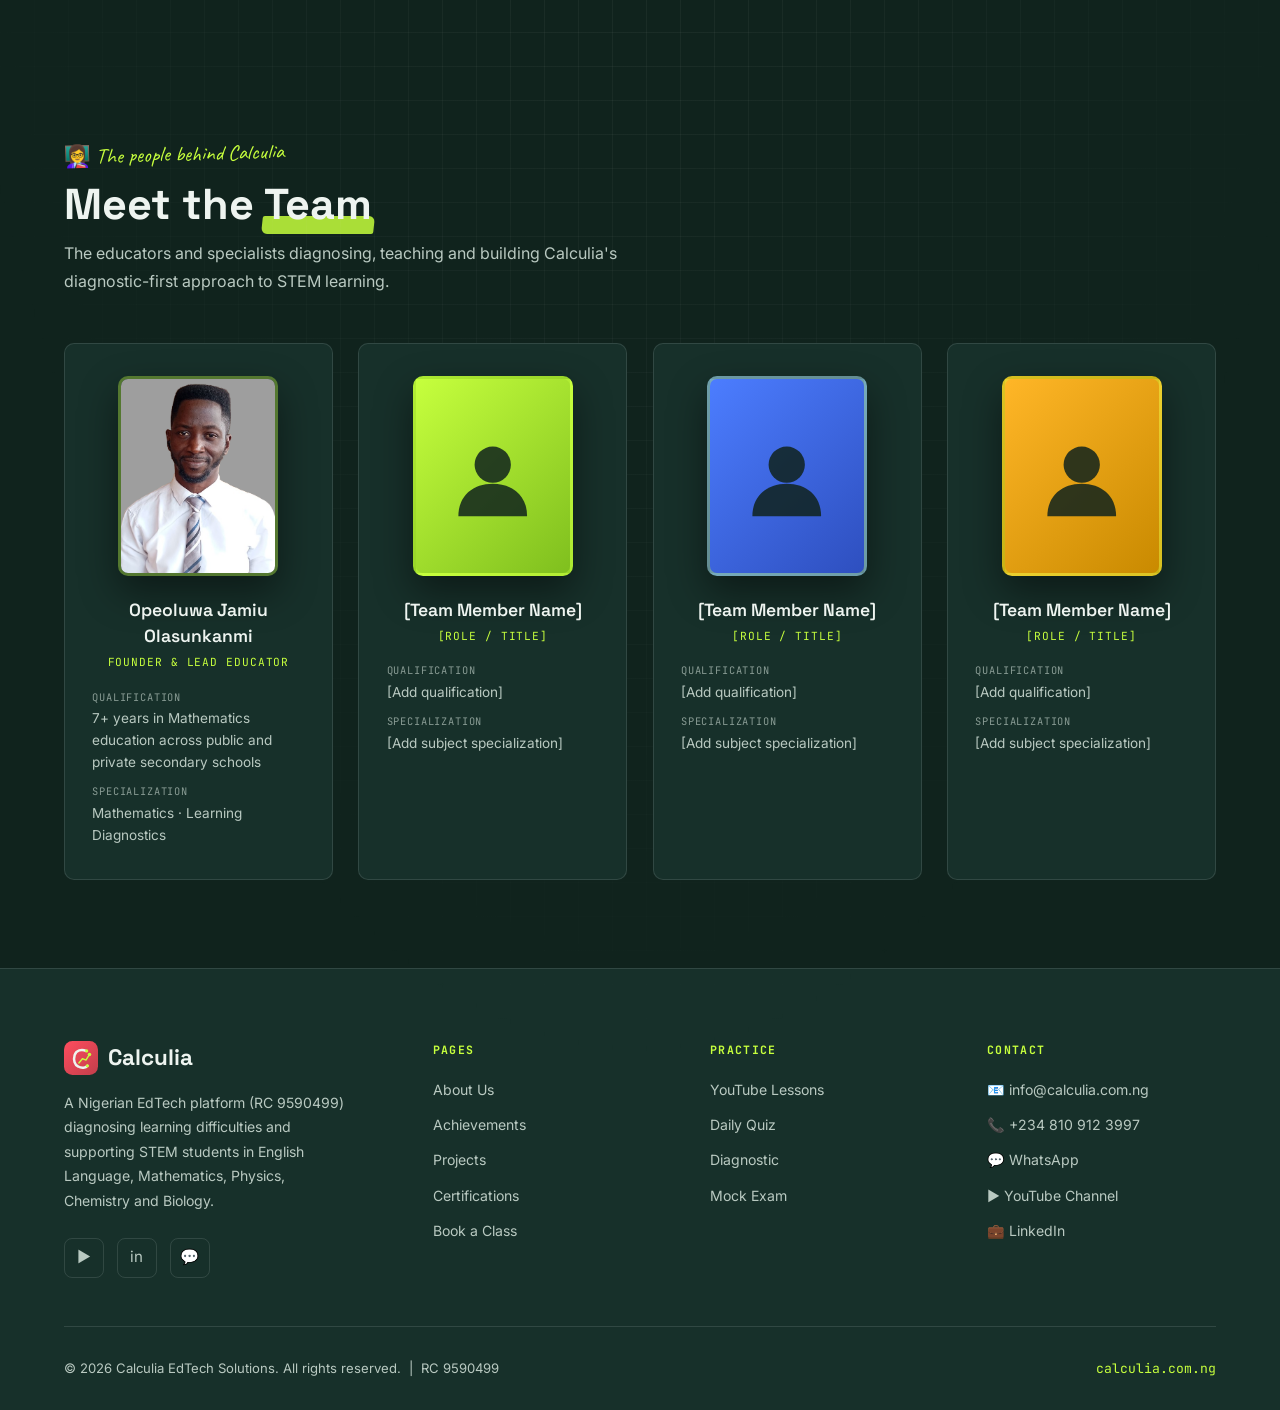
==== commit 31ac7fcb: "Add files via upload" ====
--- a/about.html
+++ b/about.html
@@ -61,12 +61,8 @@
 </div>
 
 <section>
-  <div class="about-grid">
-    <div class="about-photo-wrap reveal">
-      <img class="about-photo" src="about-photo.jpg" alt="Opeoluwa Jamiu Olasunkanmi, Founder of Calculia EdTech Solutions" width="700" height="1050" loading="lazy">
-      <div class="about-photo-badge"><span>RC<br>9590499</span></div>
-    </div>
-    <div class="about-text reveal rd1">
+  <div class="about-grid about-solo">
+    <div class="about-text reveal">
       <span class="pen-note">Our story</span>
       <p><strong>Calculia EdTech Solutions</strong> is a Nigerian-registered EdTech company (RC 9590499) built around one idea: you can't fix a learning gap you haven't diagnosed. Before we teach a single lesson, we identify exactly where a student is struggling — and why.</p>
       <p>We support secondary students across five subjects — <strong>English Language, Mathematics, Physics, Chemistry and Biology</strong> — with diagnostics, tutoring, mock exams and free video lessons built around the Nigerian curriculum and WAEC, JAMB, NECO and BECE requirements.</p>
@@ -95,6 +91,61 @@
         <a href="booking.html" class="btn btn-primary">Book a Session</a>
         <a href="achievements.html" class="btn btn-outline">View Our Milestones</a>
       </div>
+    </div>
+  </div>
+</section>
+
+<section>
+  <span class="eyebrow">👩‍🏫 The people behind Calculia</span>
+  <h2>Meet the <span class="mark-underline">Team</span></h2>
+  <p class="section-sub">The educators and specialists diagnosing, teaching and building Calculia's diagnostic-first approach to STEM learning.</p>
+
+  <div class="team-grid">
+    <div class="team-card card reveal">
+      <div class="team-avatar team-avatar-photo"><img src="founder-photo.png" alt="Opeoluwa Jamiu Olasunkanmi, Founder of Calculia EdTech Solutions" width="160" height="200" loading="lazy"></div>
+      <h3 class="team-name">Opeoluwa Jamiu Olasunkanmi</h3>
+      <div class="team-role">Founder &amp; Lead Educator</div>
+      <div class="team-detail"><span class="team-label">Qualification</span>7+ years in Mathematics education across public and private secondary schools</div>
+      <div class="team-detail"><span class="team-label">Specialization</span>Mathematics · Learning Diagnostics</div>
+    </div>
+
+    <div class="team-card card reveal rd1">
+      <div class="team-avatar team-avatar-illustration" style="--avatar-a:var(--lime); --avatar-b:#7FBF1E;">
+        <svg viewBox="0 0 100 100" width="100%" height="100%" xmlns="http://www.w3.org/2000/svg" aria-hidden="true">
+          <circle cx="50" cy="38" r="19" fill="var(--blackboard)" fill-opacity=".85"/>
+          <path d="M14 92c0-22 16-34 36-34s36 12 36 34" fill="var(--blackboard)" fill-opacity=".85"/>
+        </svg>
+      </div>
+      <h3 class="team-name">[Team Member Name]</h3>
+      <div class="team-role">[Role / Title]</div>
+      <div class="team-detail"><span class="team-label">Qualification</span>[Add qualification]</div>
+      <div class="team-detail"><span class="team-label">Specialization</span>[Add subject specialization]</div>
+    </div>
+
+    <div class="team-card card reveal rd2">
+      <div class="team-avatar team-avatar-illustration" style="--avatar-a:var(--blue); --avatar-b:#2E4FBF;">
+        <svg viewBox="0 0 100 100" width="100%" height="100%" xmlns="http://www.w3.org/2000/svg" aria-hidden="true">
+          <circle cx="50" cy="38" r="19" fill="var(--blackboard)" fill-opacity=".85"/>
+          <path d="M14 92c0-22 16-34 36-34s36 12 36 34" fill="var(--blackboard)" fill-opacity=".85"/>
+        </svg>
+      </div>
+      <h3 class="team-name">[Team Member Name]</h3>
+      <div class="team-role">[Role / Title]</div>
+      <div class="team-detail"><span class="team-label">Qualification</span>[Add qualification]</div>
+      <div class="team-detail"><span class="team-label">Specialization</span>[Add subject specialization]</div>
+    </div>
+
+    <div class="team-card card reveal rd3">
+      <div class="team-avatar team-avatar-illustration" style="--avatar-a:var(--gold); --avatar-b:#C98A00;">
+        <svg viewBox="0 0 100 100" width="100%" height="100%" xmlns="http://www.w3.org/2000/svg" aria-hidden="true">
+          <circle cx="50" cy="38" r="19" fill="var(--blackboard)" fill-opacity=".85"/>
+          <path d="M14 92c0-22 16-34 36-34s36 12 36 34" fill="var(--blackboard)" fill-opacity=".85"/>
+        </svg>
+      </div>
+      <h3 class="team-name">[Team Member Name]</h3>
+      <div class="team-role">[Role / Title]</div>
+      <div class="team-detail"><span class="team-label">Qualification</span>[Add qualification]</div>
+      <div class="team-detail"><span class="team-label">Specialization</span>[Add subject specialization]</div>
     </div>
   </div>
 </section>
--- a/style.css
+++ b/style.css
@@ -231,6 +231,21 @@
 
 /* ── ABOUT PAGE ── */
 .about-grid { display:grid; grid-template-columns:.85fr 1.15fr; gap:5rem; align-items:start; }
+.about-grid.about-solo { grid-template-columns:1fr; max-width:760px; margin:0 auto; }
+
+/* Team profiles */
+.team-grid { display:grid; grid-template-columns:repeat(auto-fit,minmax(240px,1fr)); gap:1.6rem; }
+.team-card { padding:2rem 1.7rem; text-align:center; transition:transform var(--transition), border-color var(--transition); }
+.team-card:hover { transform:translateY(-6px); border-color:var(--border-lime); }
+.team-avatar { width:160px; height:200px; margin:0 auto 1.3rem; border-radius:var(--radius); display:flex; align-items:center; justify-content:center; font-family:var(--f-display); font-weight:700; font-size:2rem; color:var(--blackboard); background:linear-gradient(135deg,var(--avatar-a),var(--avatar-b)); box-shadow:0 16px 38px rgba(0,0,0,.45); overflow:hidden; border:3px solid var(--border-lime); }
+.team-avatar-photo { background:var(--blackboard-mid); }
+.team-avatar-photo img { width:100%; height:100%; object-fit:cover; }
+.team-avatar-illustration svg { width:62%; height:62%; }
+.team-name { font-family:var(--f-display); font-size:1.1rem; font-weight:600; color:var(--chalk); margin-bottom:.3rem; }
+.team-role { font-family:var(--f-mono); font-size:.7rem; color:var(--lime); text-transform:uppercase; letter-spacing:.08em; margin-bottom:1.1rem; }
+.team-detail { font-size:.85rem; color:var(--chalk-dim); line-height:1.6; margin-bottom:.6rem; text-align:left; }
+.team-detail:last-child { margin-bottom:0; }
+.team-label { display:block; font-family:var(--f-mono); font-size:.65rem; color:var(--chalk-dim); opacity:.7; text-transform:uppercase; letter-spacing:.08em; margin-bottom:.2rem; }
 .about-photo-wrap { position:relative; }
 .about-photo { width:100%; border-radius:14px; border:2px solid var(--border-lime); box-shadow:0 30px 80px rgba(0,0,0,.5); object-fit:cover; transform:rotate(-2deg); }
 .about-photo-badge { position:absolute; bottom:-18px; right:-18px; background:var(--coral); border-radius:50%; width:96px; height:96px; display:flex; align-items:center; justify-content:center; text-align:center; transform:rotate(8deg); }
